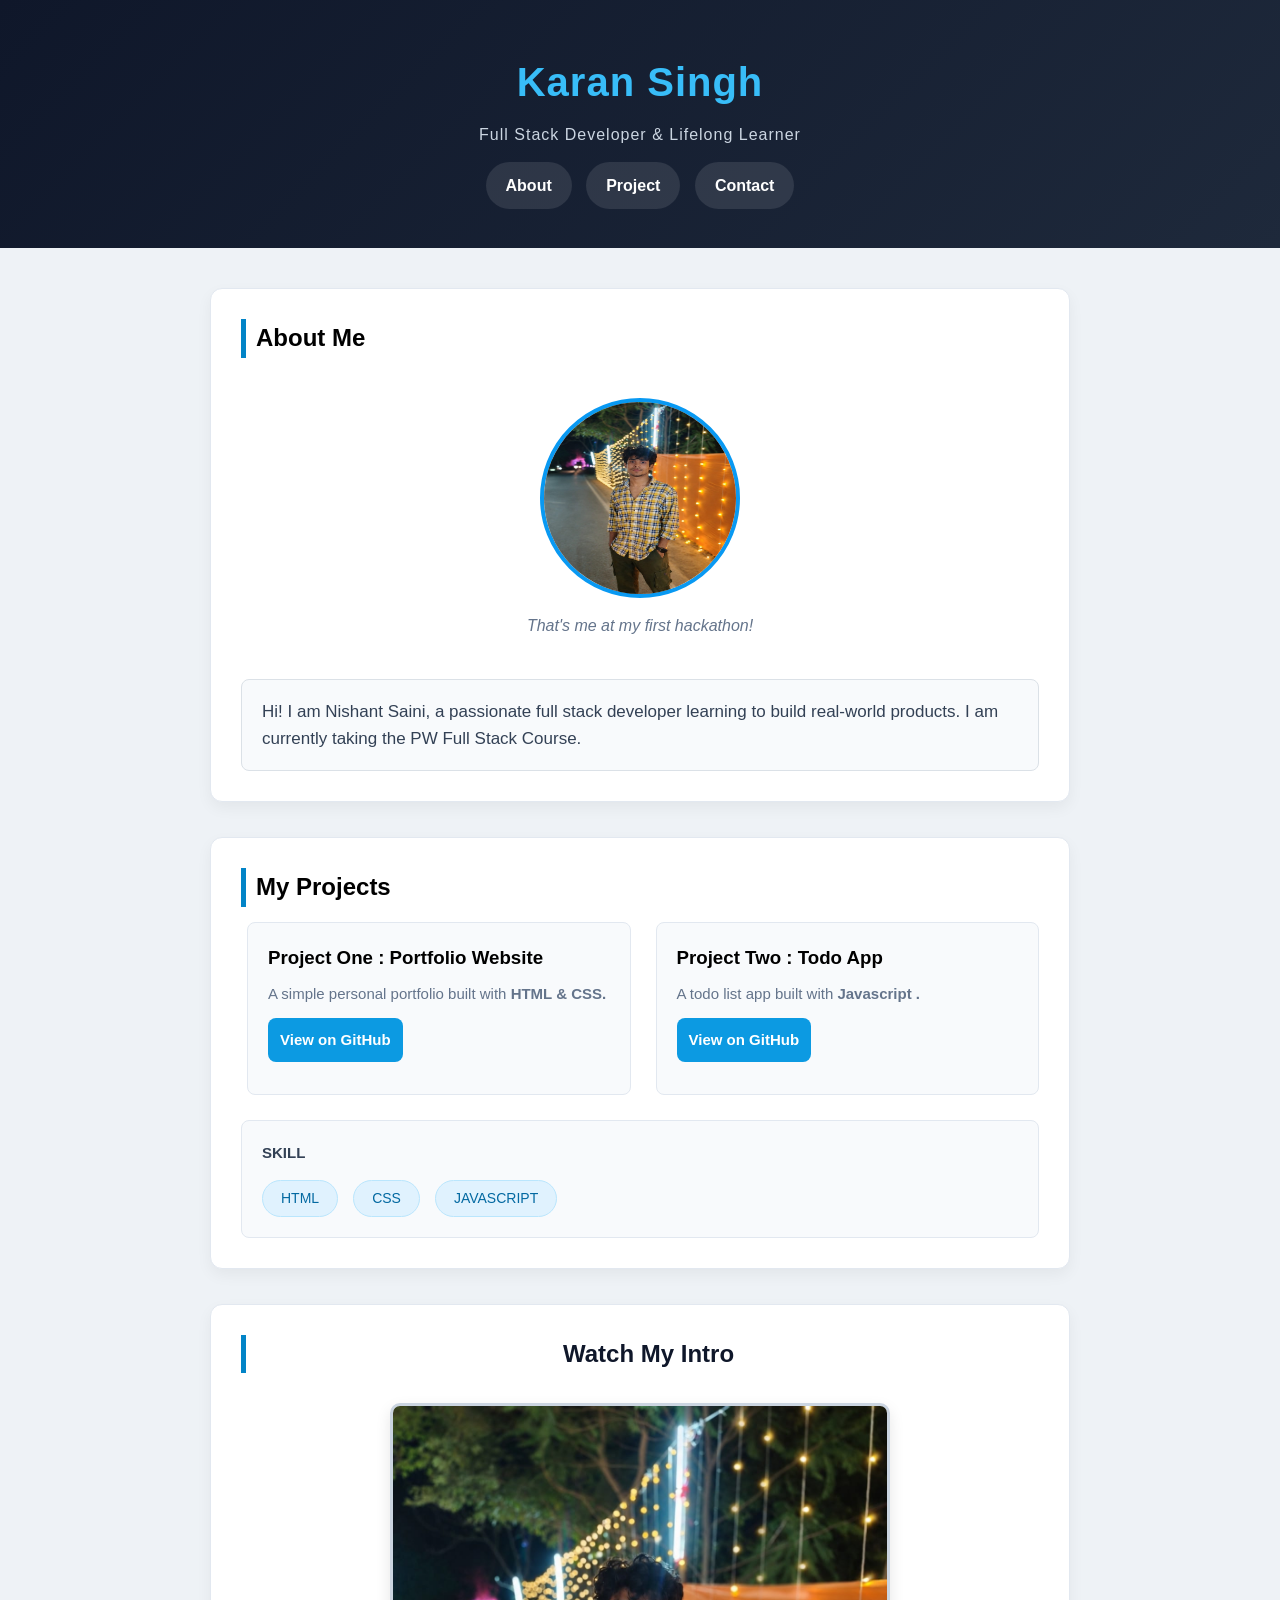
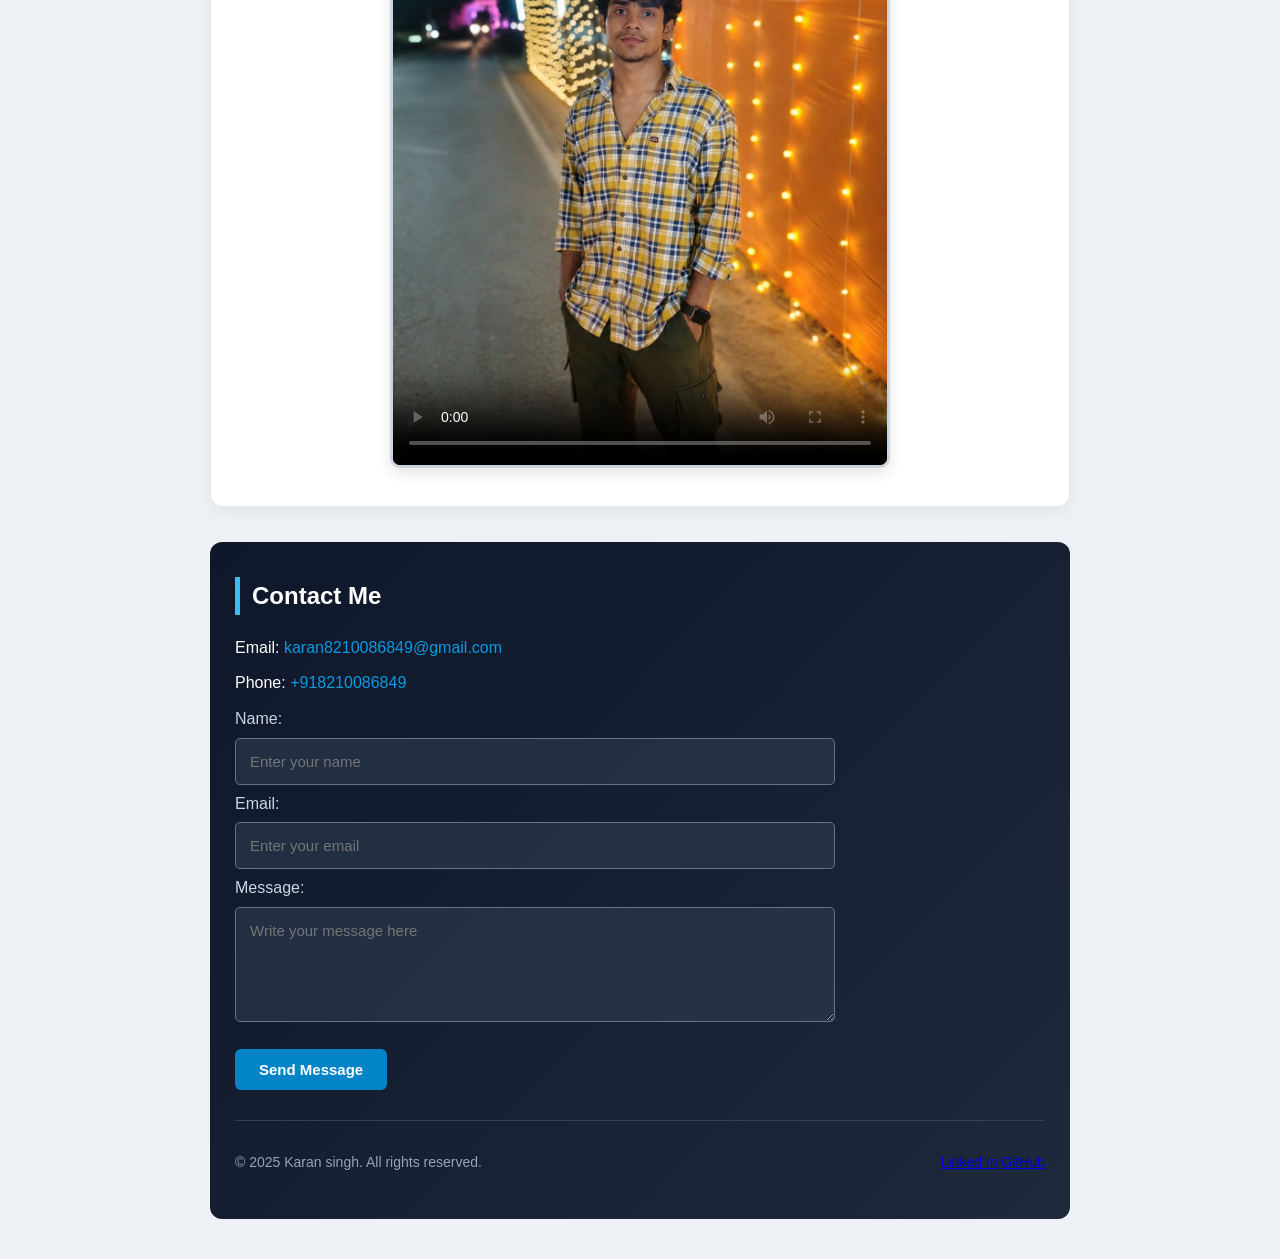
==== protfolio.html @ 8341e0af "my first portfolio" ====
<!DOCTYPE html>
<html lang="en">

<head>
    <meta charset="UTF-8">
    <meta name="viewport" content="width=device-width, initial-scale=1.0">
    <title>PROTFOLIO</title>
    <link rel="stylesheet" href="style.css">
</head>

<body>
    <header class="karan">
        <h1>Karan singh</h1>
        <p>Full Stack Developer & Lifelong Learner</p>
        <nav>
            <a href="#about">About</a>
            <a href="#project">Project</a>
            <a href="#intro">Contact</a>

        </nav>
    </header>

    <main>
        <section id="about">
            <h2>About Me</h2>
            <figure>
                <img src="karan image folder.jpeg" width="200px" alt="">
                <figcaption>That's me at my first hackathon!</figcaption>

            </figure>
            <p>Hi! I am Nishant Saini, a passionate full stack developer learning to build real-world products. I am
                currently taking the PW Full Stack Course.</p>

        </section>
        <section id="project">
            <h2>My Projects</h2>
            <div class="simple">
                <article>
                    <h3>Project One : Portfolio Website</h3>
                    <p>A simple personal portfolio built with <strong> HTML & CSS.</strong></p>

                    <a href="https://github.com/"> View on GitHub</a>



                </article>

                <article>
                    <h3>Project Two : Todo App</h3>
                    <p>A todo list app built with <strong> Javascript .</strong></p>

                    <a href="https://github.com/"> View on GitHub</a>



                </article>
            </div>
            <div class="skill">
                <h3>Skill</h3>
                <ul>
                    <li>HTML</li>
                    <li>CSS</li>
                    <li>JavaScript</li>
                </ul>


            </div>
        </section>


        <section id="intro">
            <h2>Watch My Intro</h2>
            <video src="bird-video.mp4" width="500px" height="300px" controls poster="karan image folder.jpeg"></video>
        </section>

        <footer>
            <h2>Contact Me</h2>
            <p>Email: <a href="mailto:karan8210086849@gmail.com">karan8210086849@gmail.com</a></p>
            <p>Phone: <a href="tel:+918210086849">+918210086849</a></p>
            <form action="">
                <label for="name">Name: </label>
                <input type="text" name="" id="name" placeholder="Enter your name">
                
                <label for="email">Email:</label>
                <input type="text" id="email" placeholder="Enter your email">
                
                <label for="message">Message:</label>
                
                <textarea name="Message" id="message" cols="40" rows="5" placeholder="Write your message here"></textarea>
                
                <button type="submit">Send Message</button>





            </form>
          <div class="rights">
              <div>
                <p>&copy; 2025 Karan singh. All rights reserved.</p>
              </div>
            <div>
                <a href="https://in.linkedin.com/">Linked In</a>
                <a href="https://github.com/">GitHub</a>




            </div>
          </div>

        </footer>


    </main>






























</body>

</html>
---- style.css ----
@import url('https://fonts.googleapis.com/css2?family=Barlow:ital,wght@0,100;0,200;0,300;0,400;0,500;0,600;0,700;0,800;0,900;1,100;1,200;1,300;1,400;1,500;1,600;1,700;1,800;1,900&display=swap');


body {
    font-family: 'Poppins', Arial, sans-serif;
    background-color: #eef2f6;
    color: #334155;
    line-height: 1.6;
}

* {
    margin: 0;
    padding: 0;
    box-sizing: border-box;

}



.karan {
    display: flex;
    flex-direction: column;
    /* padding: 50px 150px; */
    justify-content: center;
    align-items: center;
    padding: 50px;
    background: linear-gradient(135deg, #0f172a, #1e293b);

}

.karan h1 {
    color: #38bdf8;
    font-size: 2.5rem;
    text-transform: capitalize;
    margin-bottom: 8px;
    letter-spacing: 1px;

}

.karan p {
    color: #cbd5e1;
    margin-bottom: 15px;
    text-transform: capitalize;
    font-weight: 500;
    font-size: 16px;
    letter-spacing: 1px;
}

.karan nav {
    margin-top: 10px;
}


.karan a {
    border-radius: 25px;
    color: white;
    padding: 15px 20px;
    margin: 0 5px;
    text-decoration: none;
    background-color: rgba(255, 255, 255, 0.1);
    font-weight: 600;
}

.karan a:hover {
    background-color: #0284c7;
    box-shadow: 0 4px 10px rgba(2, 132, 199, 0.4);
}

main {
    max-width: 900px;
    margin: 40px auto;
    padding: 0 20px;
}

#about {

    background-color: #ffffff;
    margin-bottom: 35px;
    padding: 30px;
    border-radius: 12px;
    box-shadow: 0 6px 15px rgba(0, 0, 0, 0.05);
    border: 1px solid #e2e8f0;
}

#about h2 {
    border-left: 5px solid #0284c7;
    padding-left: 10px;
    margin-bottom: 15px;
    color: black;
    font-weight: 600;

}

#about figure {
    text-align: center;
    margin: 40px 0;

}

#about img {
    border-radius: 50%;
    border: 4px solid rgb(9, 153, 242);
    height: 200px;
    margin-bottom: 8px;


}

#about img:hover {
    transform: scale(1.04);

}

#about figcaption {
    font-style: italic;
    color: #64748b;
    font-size: 16px;
}

#about p {
    font-size: 17px;
    background-color: #f8fafc;
    padding: 18px 20px;
    border-radius: 8px;
    border: 1px solid #dbe1e7;
}

#project {
    background-color: #ffffff;
    padding: 30px;
    margin-bottom: 35px;
    border: 1px solid #e2e8f0;
    border-radius: 12px;
    box-shadow: 0 6px 15px rgba(0, 0, 0, 0.05);
}

#project h2 {
    border-left: 5px solid #0284c7;
    padding-left: 10px;
    margin-bottom: 15px;
    color: black;
    font-weight: 600;

}

.simple {

    display: flex;
    gap: 25px;
    flex-wrap: wrap;
    margin-bottom: 25px;
    margin-left: 6px;
}

.simple article {
    flex: 1;
    min-width: 260px;
    background-color: #f8fafc;
    border: 1px solid #e2e8f0;
    padding: 20px;
    border-radius: 8px;
}

article:hover {
    transform: translateY(-5px);
    box-shadow: 0 10px 20px rgba(0, 0, 0, 0.08);
}

article h3 {
    color: black;
    font-weight: 800;
    margin-bottom: 10px;
}

article p {
    font-size: 15px;
    margin-bottom: 12px;
    color: #64748b;

}

article a {
    font-size: 15px;
    margin-bottom: 12px;
    text-decoration: none;
    background-color: #0c9ae2;
    padding: 10px 12px;
    border-radius: 8px;
    color: white;
    font-weight: 600;
    display: inline-block;


}

article a:hover {
    background-color: #0369a1;
}

.skill {
    border: 1px solid #e2e8f0;
    border-radius: 8px;
    padding: 20px;
    background-color: #f8fafc;
}

.skill h3 {
    text-transform: uppercase;
    margin-bottom: 15px;
    font-size: 15px;
    font-weight: 700;
}

.skill ul {
    display: flex;
    gap: 15px;
    list-style: none;
    text-transform: uppercase;

}

.skill ul li {
    background-color: #e0f2fe;
    color: #0369a1;
    padding: 6px 18px;
    border-radius: 20px;
    font-weight: 500;
    font-size: 14px;
    border: 1px solid #bae6fd;
}

#intro {
    background-color: #fff;
    padding: 30px;
    margin-bottom: 35px;
    border: 1px solid #e2e8f0;
    border-radius: 12px;
    box-shadow: 0 6px 15px rgba(0, 0, 0, 0.05);
    text-align: center;
}

#intro h2 {
    color: #0f172a;
    font-size: 24px;
    border-left: 5px solid #0284c7;
    padding-left: 12px;
    margin-bottom: 20px;

}

#intro video {

    max-width: 100%;
    height: auto;
    border-radius: 10px;
    border: 3px solid #cbd5e1;
    margin-top: 10px;
    box-shadow: 0 6px 15px rgba(0, 0, 0, 0.1);
}

footer {


    background: linear-gradient(135deg, #0f172a, #1e293b);
    color: #ffffff;
    padding: 35px 25px;
    border-radius: 12px;
    margin-bottom: 40px;
}

footer h2 {
    color: #ffffff;
    border-left: 5px solid #38bdf8;
    margin-bottom: 20px;
    padding-left: 12px;
    font-weight: 800;

}

footer p {
    margin: 10px 0;

}

footer p a {
    text-decoration: none;
    color: #0c9ae2;

}

footer p a:hover {
    text-decoration: underline;
}

form label {
    display: block;
    color: #cbd5e1;
   font-weight: 500;
   margin: 6px 0;
}

form input[type="text"], form input[type="email"], form textarea{
    max-width: 600px;
    width: 100%;
    background-color: #33415581;
    outline: none;
    border: 1px solid #64748b;
    padding: 14px;
    border-radius: 5px;
    font-family: inherit;
    color: white;
    font-size: 15px;
    
}

form input[type="text"]:focus, form input[type="email"]:focus, form textarea:focus{

    border-color: #0c9ae2;
    outline: none;
}

form button{
    display: block;
       background-color: #0284c7;
    color: #ffffff;
    border: none;
    padding: 12px 24px;
    font-size: 15px;
    font-weight: 600;
    border-radius: 6px;
    cursor: pointer;
    margin: 20px 0;
}

.rights{
        display: flex;
    justify-content: space-between;
    align-items: center;
    flex-wrap: wrap;
    margin-top: 30px;
    padding-top: 20px;
    border-top: 1px solid #334155;
    font-size: 14px;
    color: #94a3b8;
}
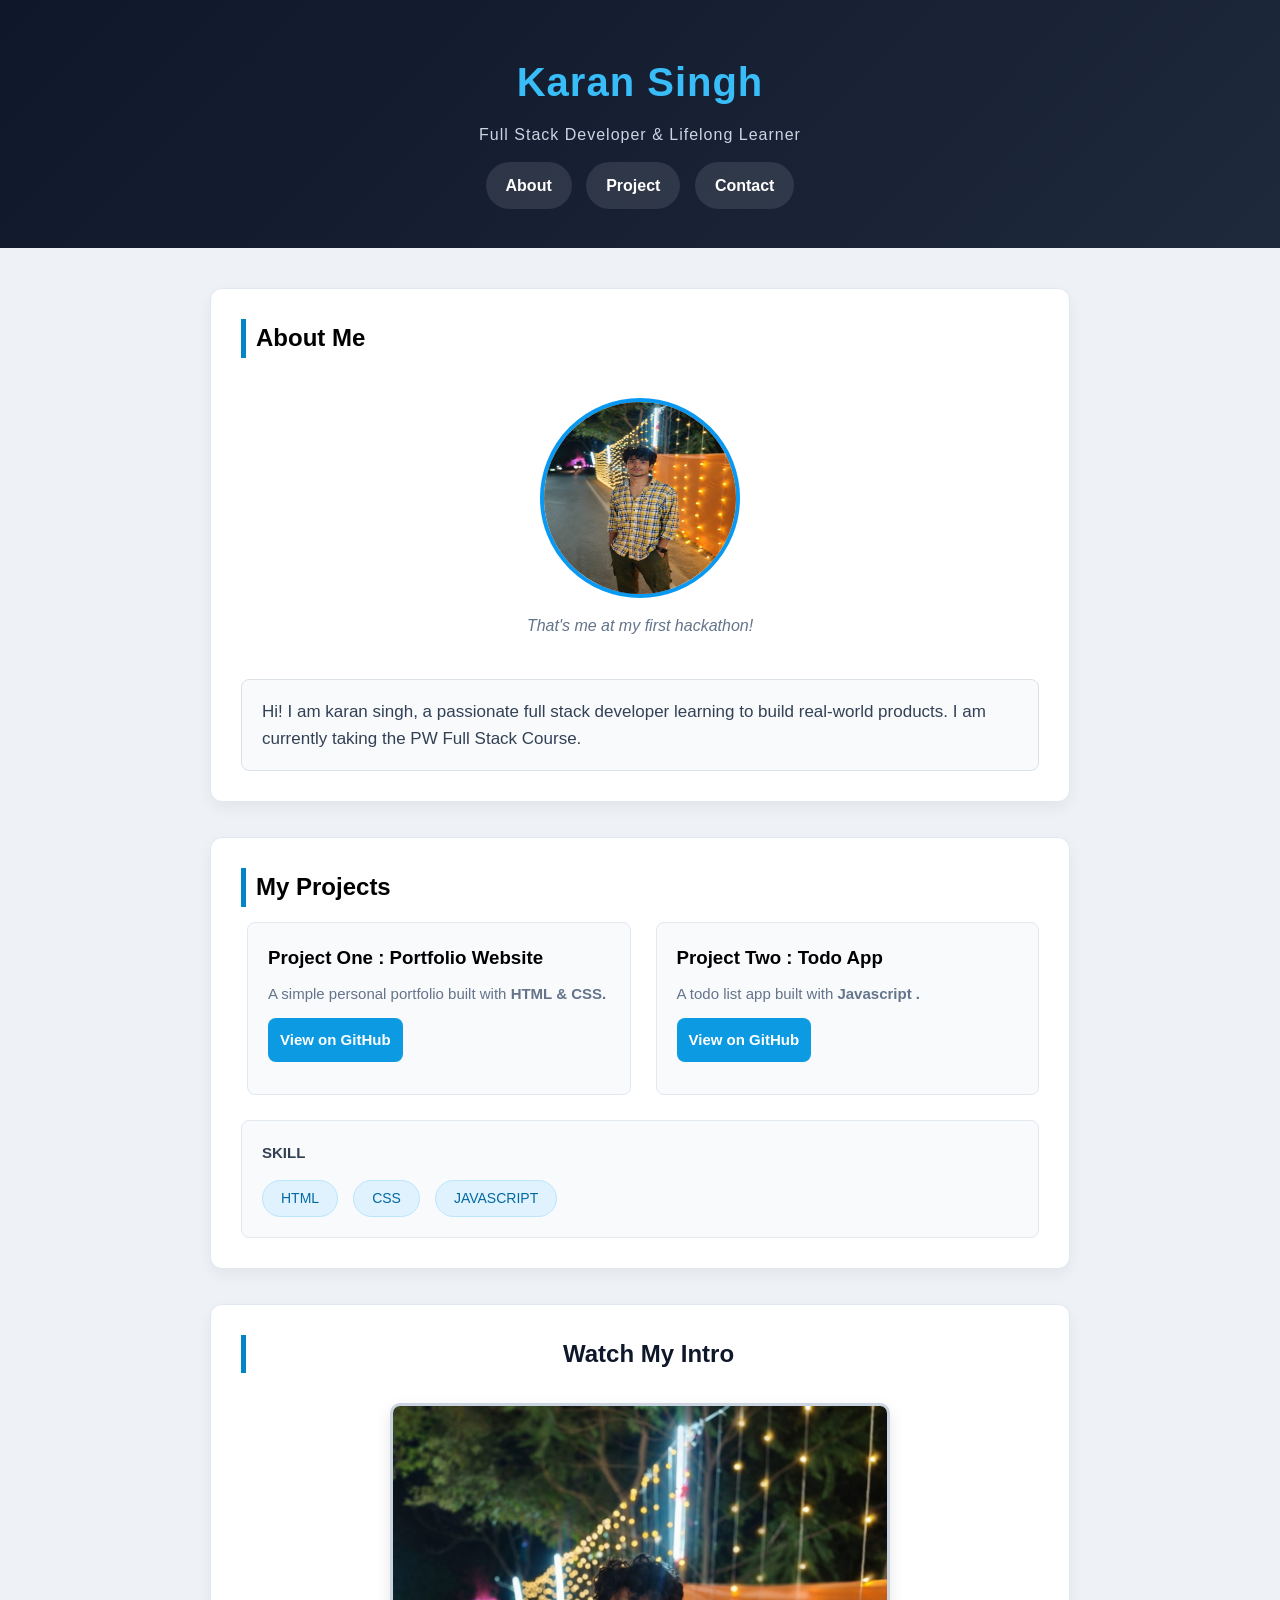
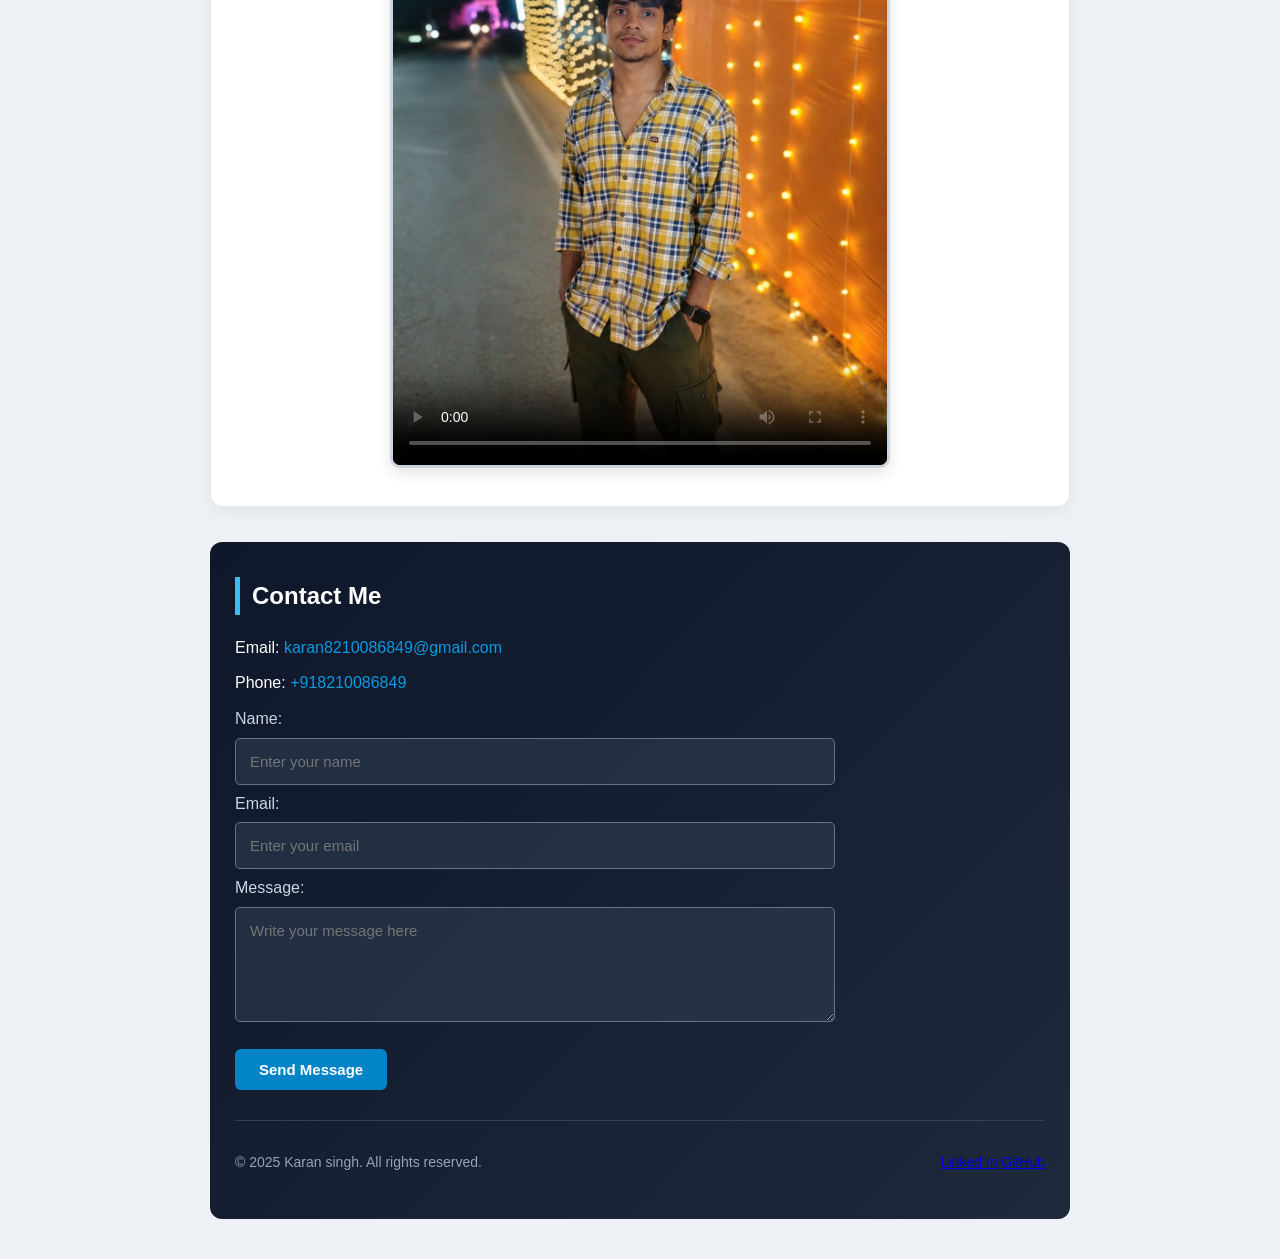
==== commit b63f6a15: "updated profile" ====
--- a/protfolio.html
+++ b/protfolio.html
@@ -28,7 +28,7 @@
                 <figcaption>That's me at my first hackathon!</figcaption>
 
             </figure>
-            <p>Hi! I am Nishant Saini, a passionate full stack developer learning to build real-world products. I am
+            <p>Hi! I am karan singh, a passionate full stack developer learning to build real-world products. I am
                 currently taking the PW Full Stack Course.</p>
 
         </section>
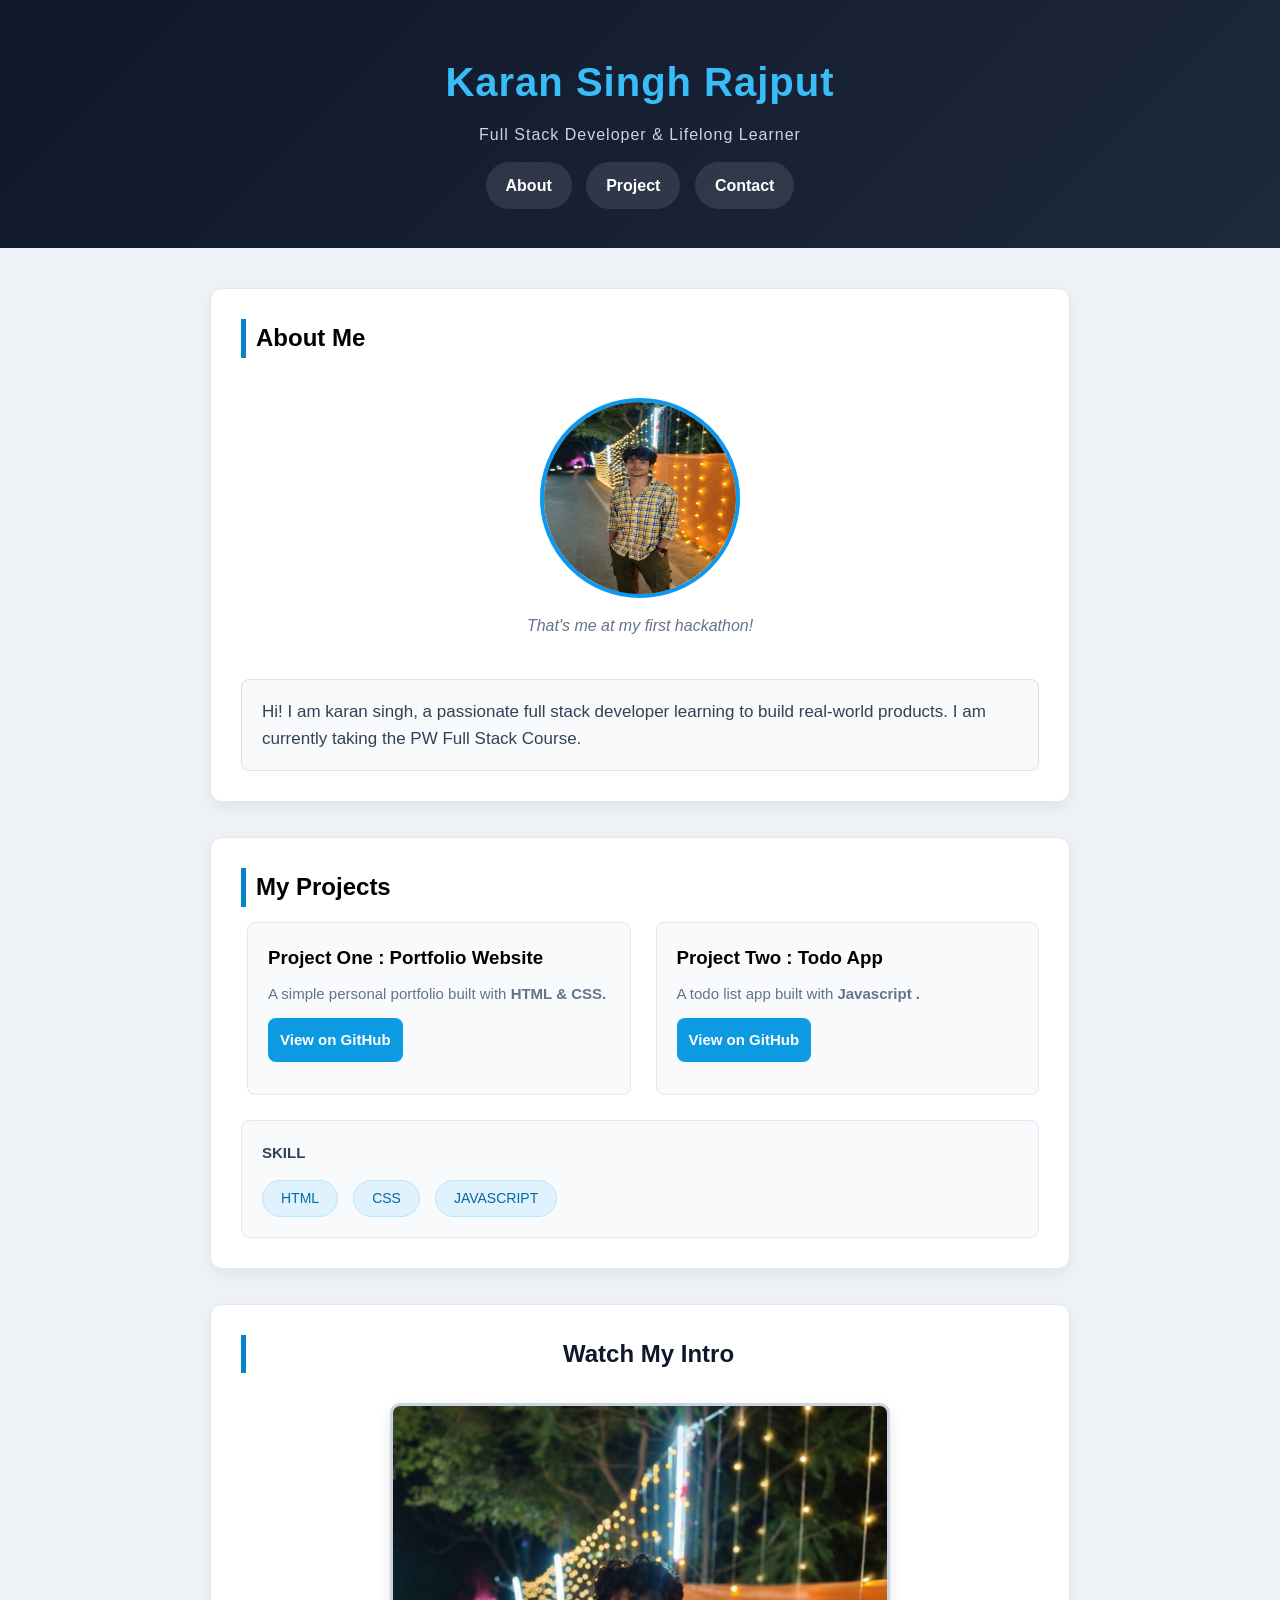
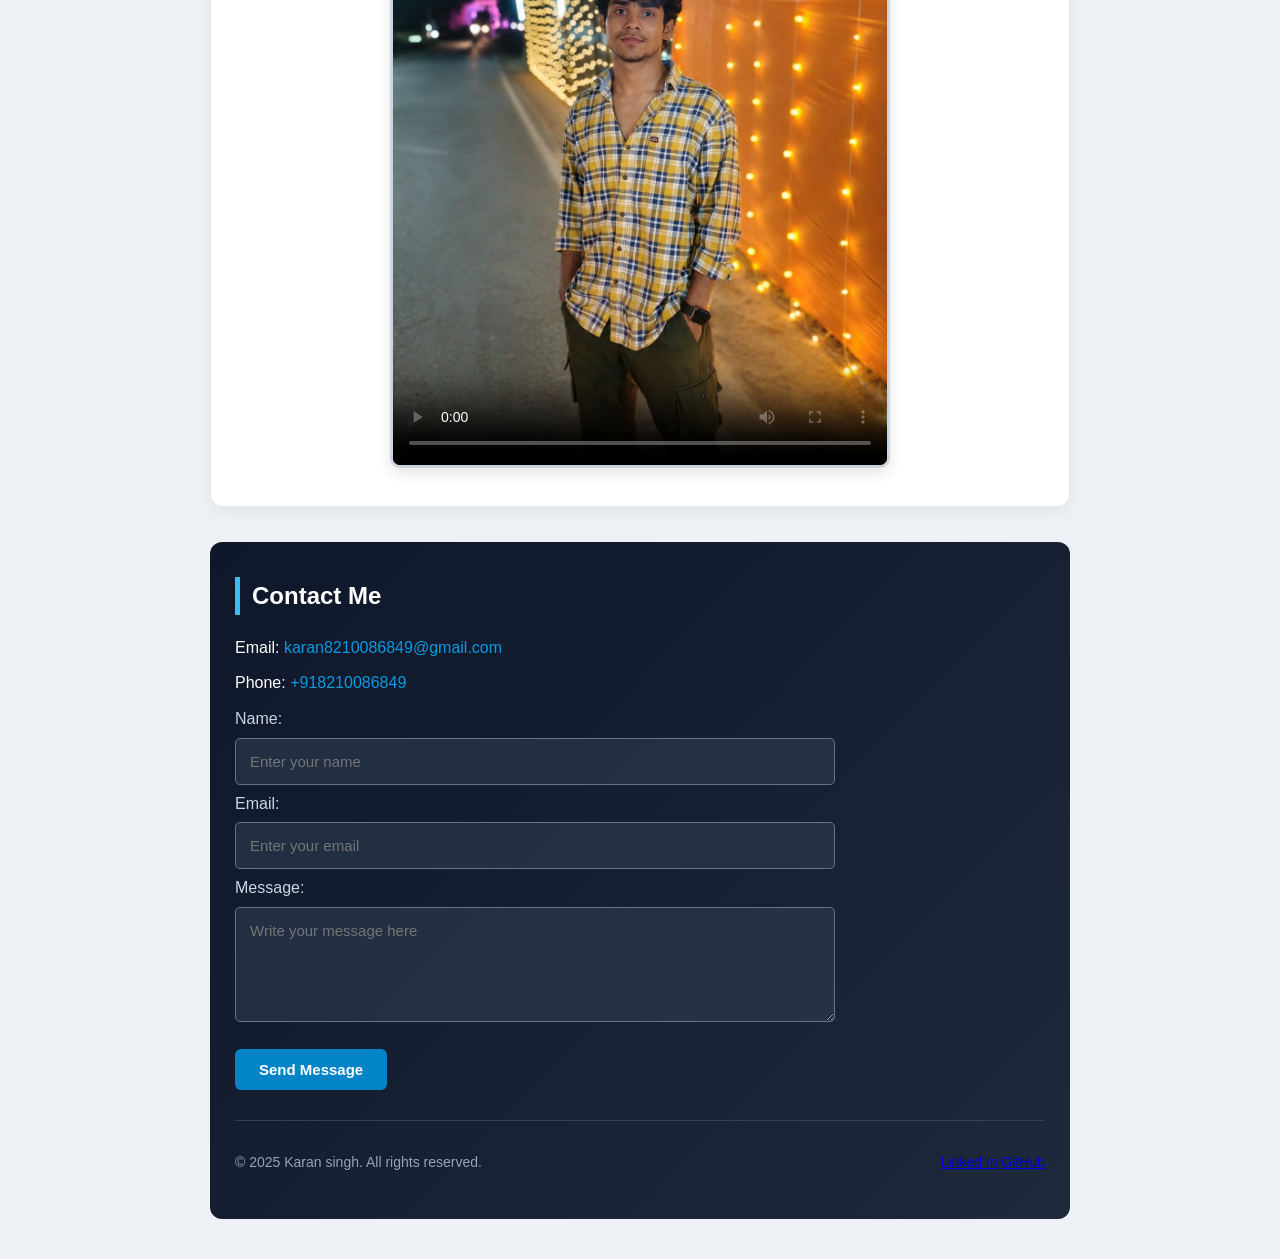
==== commit 81650465: "second change" ====
--- a/protfolio.html
+++ b/protfolio.html
@@ -10,7 +10,7 @@
 
 <body>
     <header class="karan">
-        <h1>Karan singh</h1>
+        <h1>Karan singh rajput</h1>
         <p>Full Stack Developer & Lifelong Learner</p>
         <nav>
             <a href="#about">About</a>
